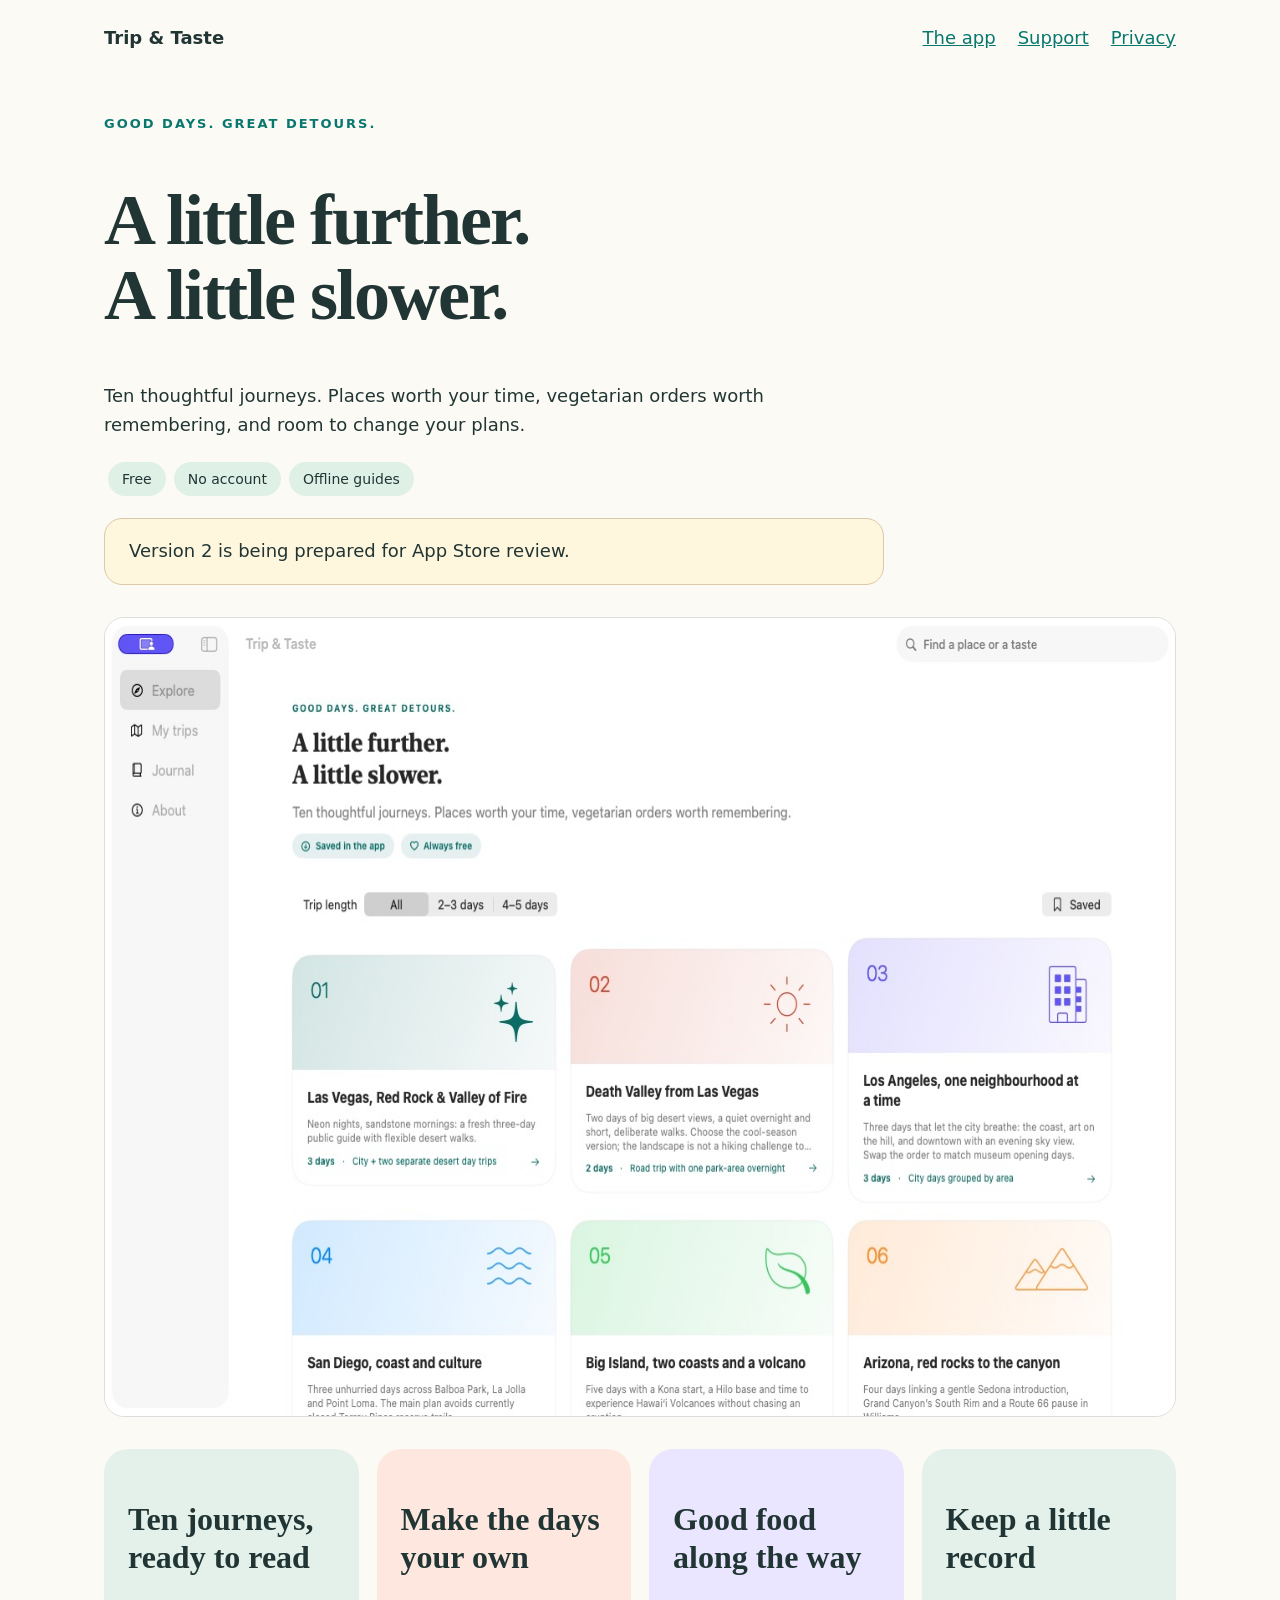
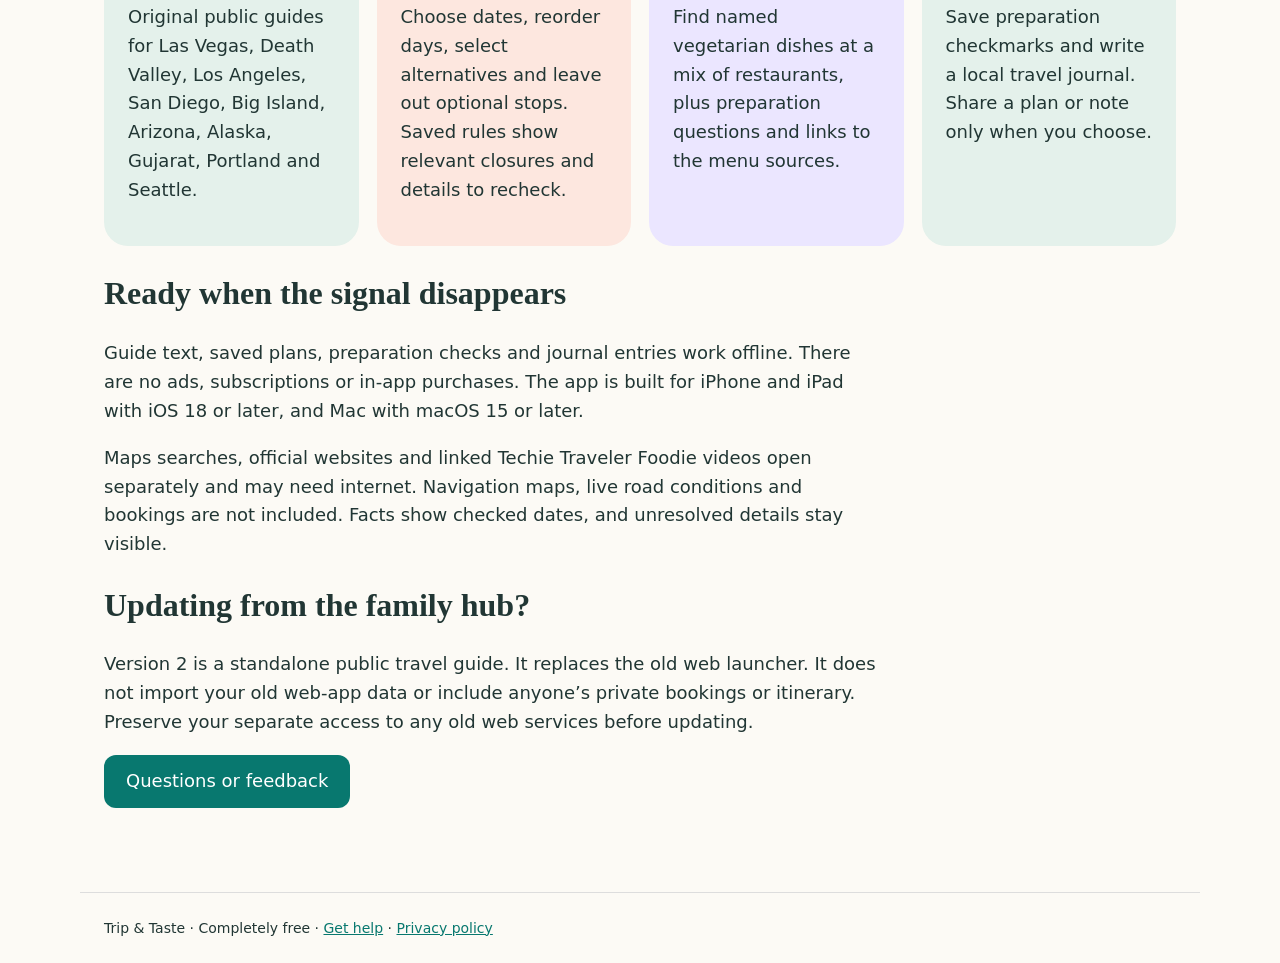
==== index.html @ f73e5c1a "Prepare Trip & Taste v2 product support and privacy pages" ====
<!doctype html><html lang="en"><head><meta charset="utf-8"><meta name="viewport" content="width=device-width,initial-scale=1"><title>A little further. A little slower. · Trip &amp; Taste</title><meta name="description" content="Free offline travel guides, flexible trip plans and vegetarian recommendations for iPhone, iPad and Mac."><link rel="stylesheet" href="style.css"></head><body><header><a class="brand" href="index.html">Trip &amp; Taste</a><nav aria-label="Main"><a href="index.html">The app</a><a href="support.html">Support</a><a href="privacy.html">Privacy</a></nav></header><main><p class="eyebrow">GOOD DAYS. GREAT DETOURS.</p><h1>A little further.<br>A little slower.</h1><p>Ten thoughtful journeys. Places worth your time, vegetarian orders worth remembering, and room to change your plans.</p><p><span class="pill">Free</span><span class="pill">No account</span><span class="pill">Offline guides</span></p><p class="notice">Version 2 is being prepared for App Store review.</p><img class="shot" src="explore.jpg" width="1280" height="800" alt="The actual native Mac app showing its colorful destination guide catalog."><div class="grid"><section class="card"><h2>Ten journeys, ready to read</h2><p>Original public guides for Las Vegas, Death Valley, Los Angeles, San Diego, Big Island, Arizona, Alaska, Gujarat, Portland and Seattle.</p></section><section class="card"><h2>Make the days your own</h2><p>Choose dates, reorder days, select alternatives and leave out optional stops. Saved rules show relevant closures and details to recheck.</p></section><section class="card"><h2>Good food along the way</h2><p>Find named vegetarian dishes at a mix of restaurants, plus preparation questions and links to the menu sources.</p></section><section class="card"><h2>Keep a little record</h2><p>Save preparation checkmarks and write a local travel journal. Share a plan or note only when you choose.</p></section></div><h2>Ready when the signal disappears</h2><p>Guide text, saved plans, preparation checks and journal entries work offline. There are no ads, subscriptions or in-app purchases. The app is built for iPhone and iPad with iOS 18 or later, and Mac with macOS 15 or later.</p><p>Maps searches, official websites and linked Techie Traveler Foodie videos open separately and may need internet. Navigation maps, live road conditions and bookings are not included. Facts show checked dates, and unresolved details stay visible.</p><h2>Updating from the family hub?</h2><p>Version 2 is a standalone public travel guide. It replaces the old web launcher. It does not import your old web-app data or include anyone’s private bookings or itinerary. Preserve your separate access to any old web services before updating.</p><a class="button" href="support.html">Questions or feedback</a></main><footer>Trip &amp; Taste · Completely free · <a href="support.html">Get help</a> · <a href="privacy.html">Privacy policy</a></footer></body></html>
---- style.css ----
*{box-sizing:border-box}body{margin:0;background:#fcfaf5;color:#213634;font:18px/1.6 system-ui,sans-serif}a{color:#08786f}header,main,footer{max-width:1120px;margin:auto;padding:24px}header{display:flex;align-items:center;justify-content:space-between;gap:20px}nav{display:flex;gap:22px}h1{font:700 clamp(40px,6vw,72px)/1.05 Georgia,serif;letter-spacing:-2px;max-width:800px}h2{font:700 32px/1.2 Georgia,serif}p{max-width:780px}.eyebrow{font-size:13px;font-weight:750;letter-spacing:2px;color:#08786f}.pill{display:inline-block;padding:6px 14px;margin:4px;background:#dff0e7;border-radius:99px;font-size:14px}.notice{padding:18px 24px;border:1px solid #dac8a6;border-radius:18px;background:#fff6de}.grid{display:grid;grid-template-columns:repeat(auto-fit,minmax(240px,1fr));gap:18px;margin:28px 0}.card{padding:24px;background:#e4f1eb;border-radius:24px}.card:nth-child(3n+2){background:#fde7df}.card:nth-child(3n){background:#ebe6ff}.shot{width:100%;border:1px solid #ddd;border-radius:20px;display:block;margin:32px 0}.button{display:inline-block;padding:12px 22px;border-radius:12px;background:#08786f;color:white;text-decoration:none}.brand{font-weight:750;text-decoration:none;color:inherit}footer{font-size:14px;border-top:1px solid #ddd;margin-top:60px}li{margin:10px 0}:focus-visible{outline:3px solid #d34f2f;outline-offset:5px}@media(max-width:600px){header{align-items:flex-start;flex-direction:column}header,main,footer{padding:20px}h1{letter-spacing:-1px}}
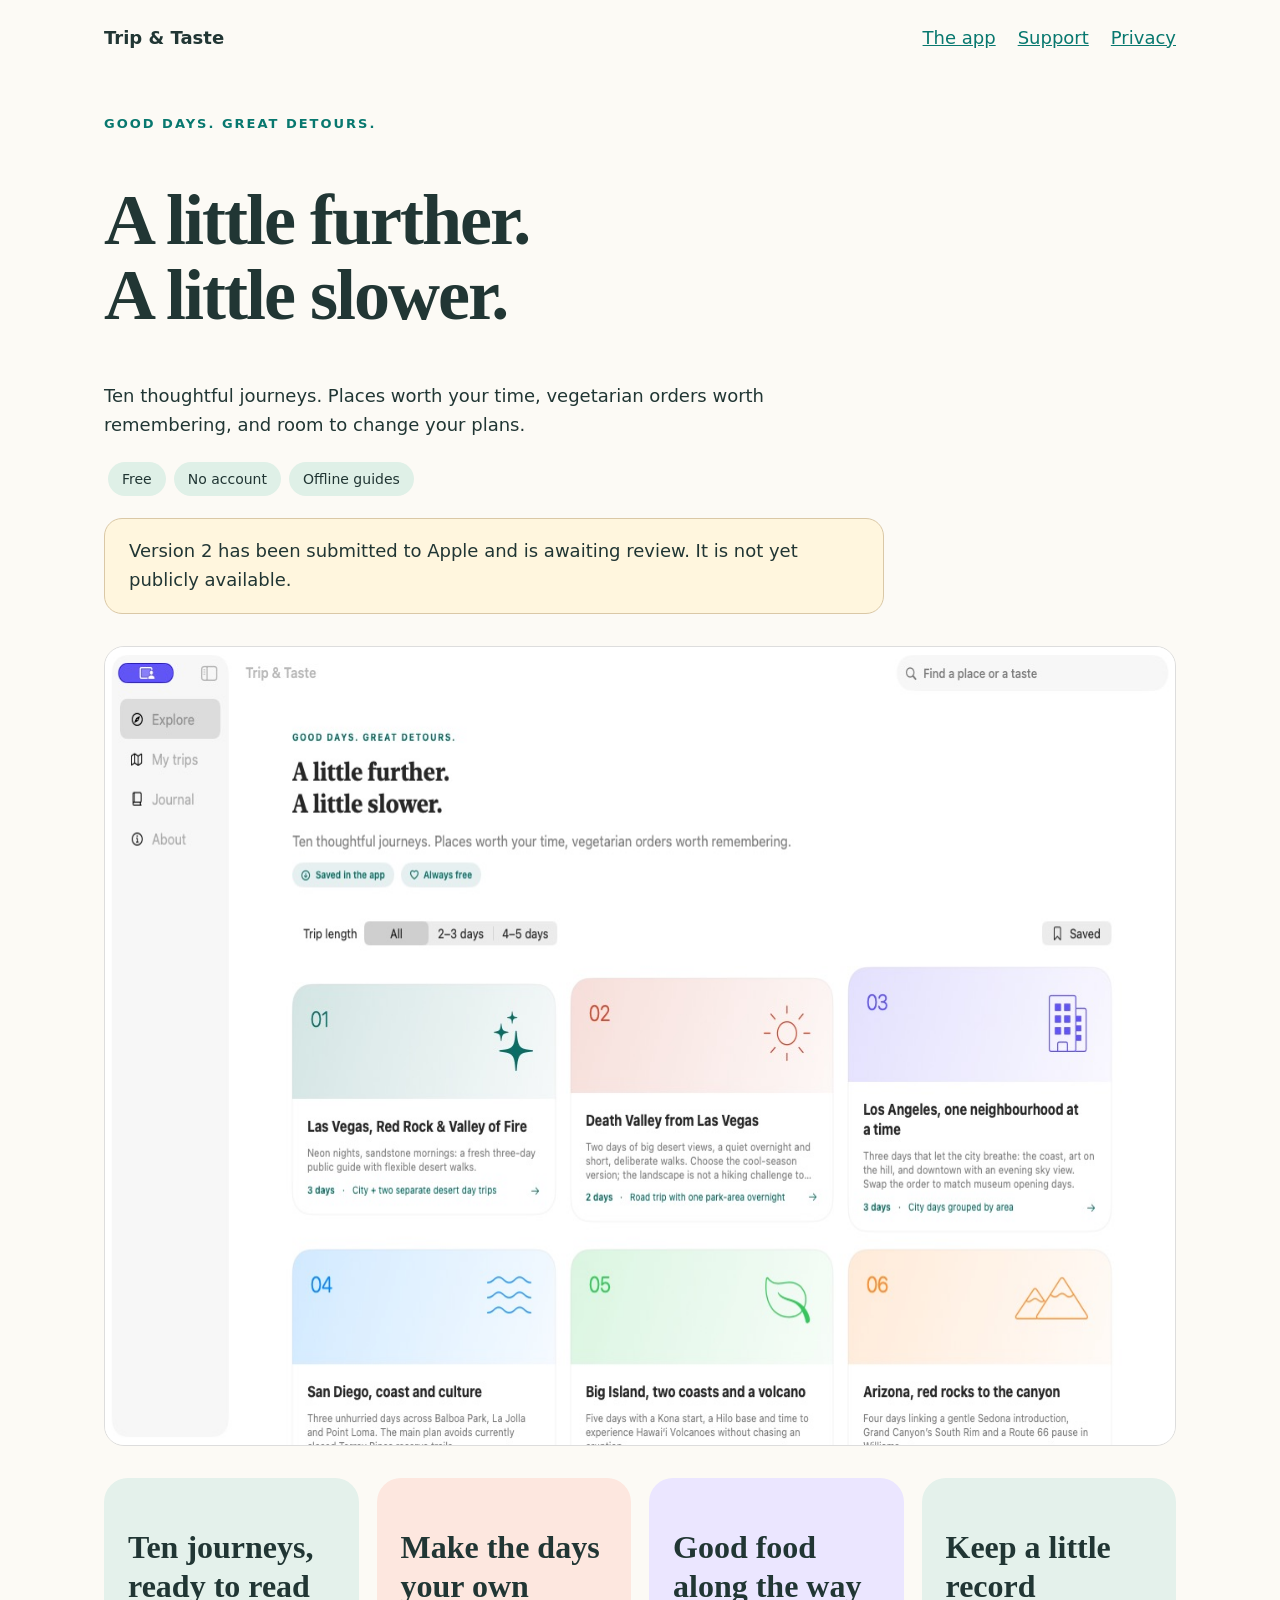
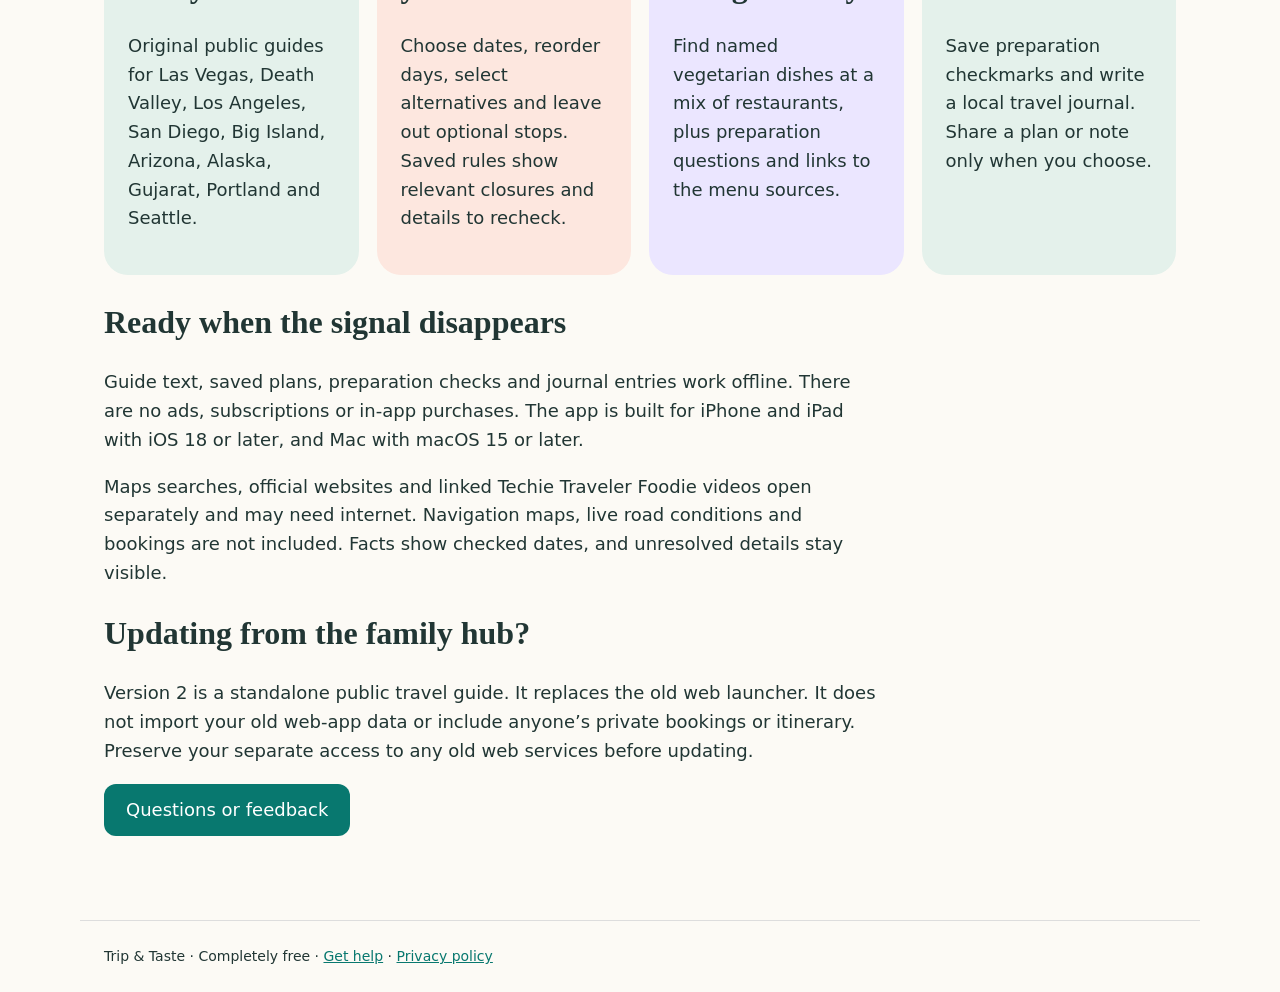
==== commit 31b59845: "Mark Trip & Taste v2 as awaiting Apple review" ====
--- a/index.html
+++ b/index.html
@@ -1 +1 @@
-<!doctype html><html lang="en"><head><meta charset="utf-8"><meta name="viewport" content="width=device-width,initial-scale=1"><title>A little further. A little slower. · Trip &amp; Taste</title><meta name="description" content="Free offline travel guides, flexible trip plans and vegetarian recommendations for iPhone, iPad and Mac."><link rel="stylesheet" href="style.css"></head><body><header><a class="brand" href="index.html">Trip &amp; Taste</a><nav aria-label="Main"><a href="index.html">The app</a><a href="support.html">Support</a><a href="privacy.html">Privacy</a></nav></header><main><p class="eyebrow">GOOD DAYS. GREAT DETOURS.</p><h1>A little further.<br>A little slower.</h1><p>Ten thoughtful journeys. Places worth your time, vegetarian orders worth remembering, and room to change your plans.</p><p><span class="pill">Free</span><span class="pill">No account</span><span class="pill">Offline guides</span></p><p class="notice">Version 2 is being prepared for App Store review.</p><img class="shot" src="explore.jpg" width="1280" height="800" alt="The actual native Mac app showing its colorful destination guide catalog."><div class="grid"><section class="card"><h2>Ten journeys, ready to read</h2><p>Original public guides for Las Vegas, Death Valley, Los Angeles, San Diego, Big Island, Arizona, Alaska, Gujarat, Portland and Seattle.</p></section><section class="card"><h2>Make the days your own</h2><p>Choose dates, reorder days, select alternatives and leave out optional stops. Saved rules show relevant closures and details to recheck.</p></section><section class="card"><h2>Good food along the way</h2><p>Find named vegetarian dishes at a mix of restaurants, plus preparation questions and links to the menu sources.</p></section><section class="card"><h2>Keep a little record</h2><p>Save preparation checkmarks and write a local travel journal. Share a plan or note only when you choose.</p></section></div><h2>Ready when the signal disappears</h2><p>Guide text, saved plans, preparation checks and journal entries work offline. There are no ads, subscriptions or in-app purchases. The app is built for iPhone and iPad with iOS 18 or later, and Mac with macOS 15 or later.</p><p>Maps searches, official websites and linked Techie Traveler Foodie videos open separately and may need internet. Navigation maps, live road conditions and bookings are not included. Facts show checked dates, and unresolved details stay visible.</p><h2>Updating from the family hub?</h2><p>Version 2 is a standalone public travel guide. It replaces the old web launcher. It does not import your old web-app data or include anyone’s private bookings or itinerary. Preserve your separate access to any old web services before updating.</p><a class="button" href="support.html">Questions or feedback</a></main><footer>Trip &amp; Taste · Completely free · <a href="support.html">Get help</a> · <a href="privacy.html">Privacy policy</a></footer></body></html>+<!doctype html><html lang="en"><head><meta charset="utf-8"><meta name="viewport" content="width=device-width,initial-scale=1"><title>A little further. A little slower. · Trip &amp; Taste</title><meta name="description" content="Free offline travel guides, flexible trip plans and vegetarian recommendations for iPhone, iPad and Mac."><link rel="stylesheet" href="style.css"></head><body><header><a class="brand" href="index.html">Trip &amp; Taste</a><nav aria-label="Main"><a href="index.html">The app</a><a href="support.html">Support</a><a href="privacy.html">Privacy</a></nav></header><main><p class="eyebrow">GOOD DAYS. GREAT DETOURS.</p><h1>A little further.<br>A little slower.</h1><p>Ten thoughtful journeys. Places worth your time, vegetarian orders worth remembering, and room to change your plans.</p><p><span class="pill">Free</span><span class="pill">No account</span><span class="pill">Offline guides</span></p><p class="notice">Version 2 has been submitted to Apple and is awaiting review. It is not yet publicly available.</p><img class="shot" src="explore.jpg" width="1280" height="800" alt="The actual native Mac app showing its colorful destination guide catalog."><div class="grid"><section class="card"><h2>Ten journeys, ready to read</h2><p>Original public guides for Las Vegas, Death Valley, Los Angeles, San Diego, Big Island, Arizona, Alaska, Gujarat, Portland and Seattle.</p></section><section class="card"><h2>Make the days your own</h2><p>Choose dates, reorder days, select alternatives and leave out optional stops. Saved rules show relevant closures and details to recheck.</p></section><section class="card"><h2>Good food along the way</h2><p>Find named vegetarian dishes at a mix of restaurants, plus preparation questions and links to the menu sources.</p></section><section class="card"><h2>Keep a little record</h2><p>Save preparation checkmarks and write a local travel journal. Share a plan or note only when you choose.</p></section></div><h2>Ready when the signal disappears</h2><p>Guide text, saved plans, preparation checks and journal entries work offline. There are no ads, subscriptions or in-app purchases. The app is built for iPhone and iPad with iOS 18 or later, and Mac with macOS 15 or later.</p><p>Maps searches, official websites and linked Techie Traveler Foodie videos open separately and may need internet. Navigation maps, live road conditions and bookings are not included. Facts show checked dates, and unresolved details stay visible.</p><h2>Updating from the family hub?</h2><p>Version 2 is a standalone public travel guide. It replaces the old web launcher. It does not import your old web-app data or include anyone’s private bookings or itinerary. Preserve your separate access to any old web services before updating.</p><a class="button" href="support.html">Questions or feedback</a></main><footer>Trip &amp; Taste · Completely free · <a href="support.html">Get help</a> · <a href="privacy.html">Privacy policy</a></footer></body></html>
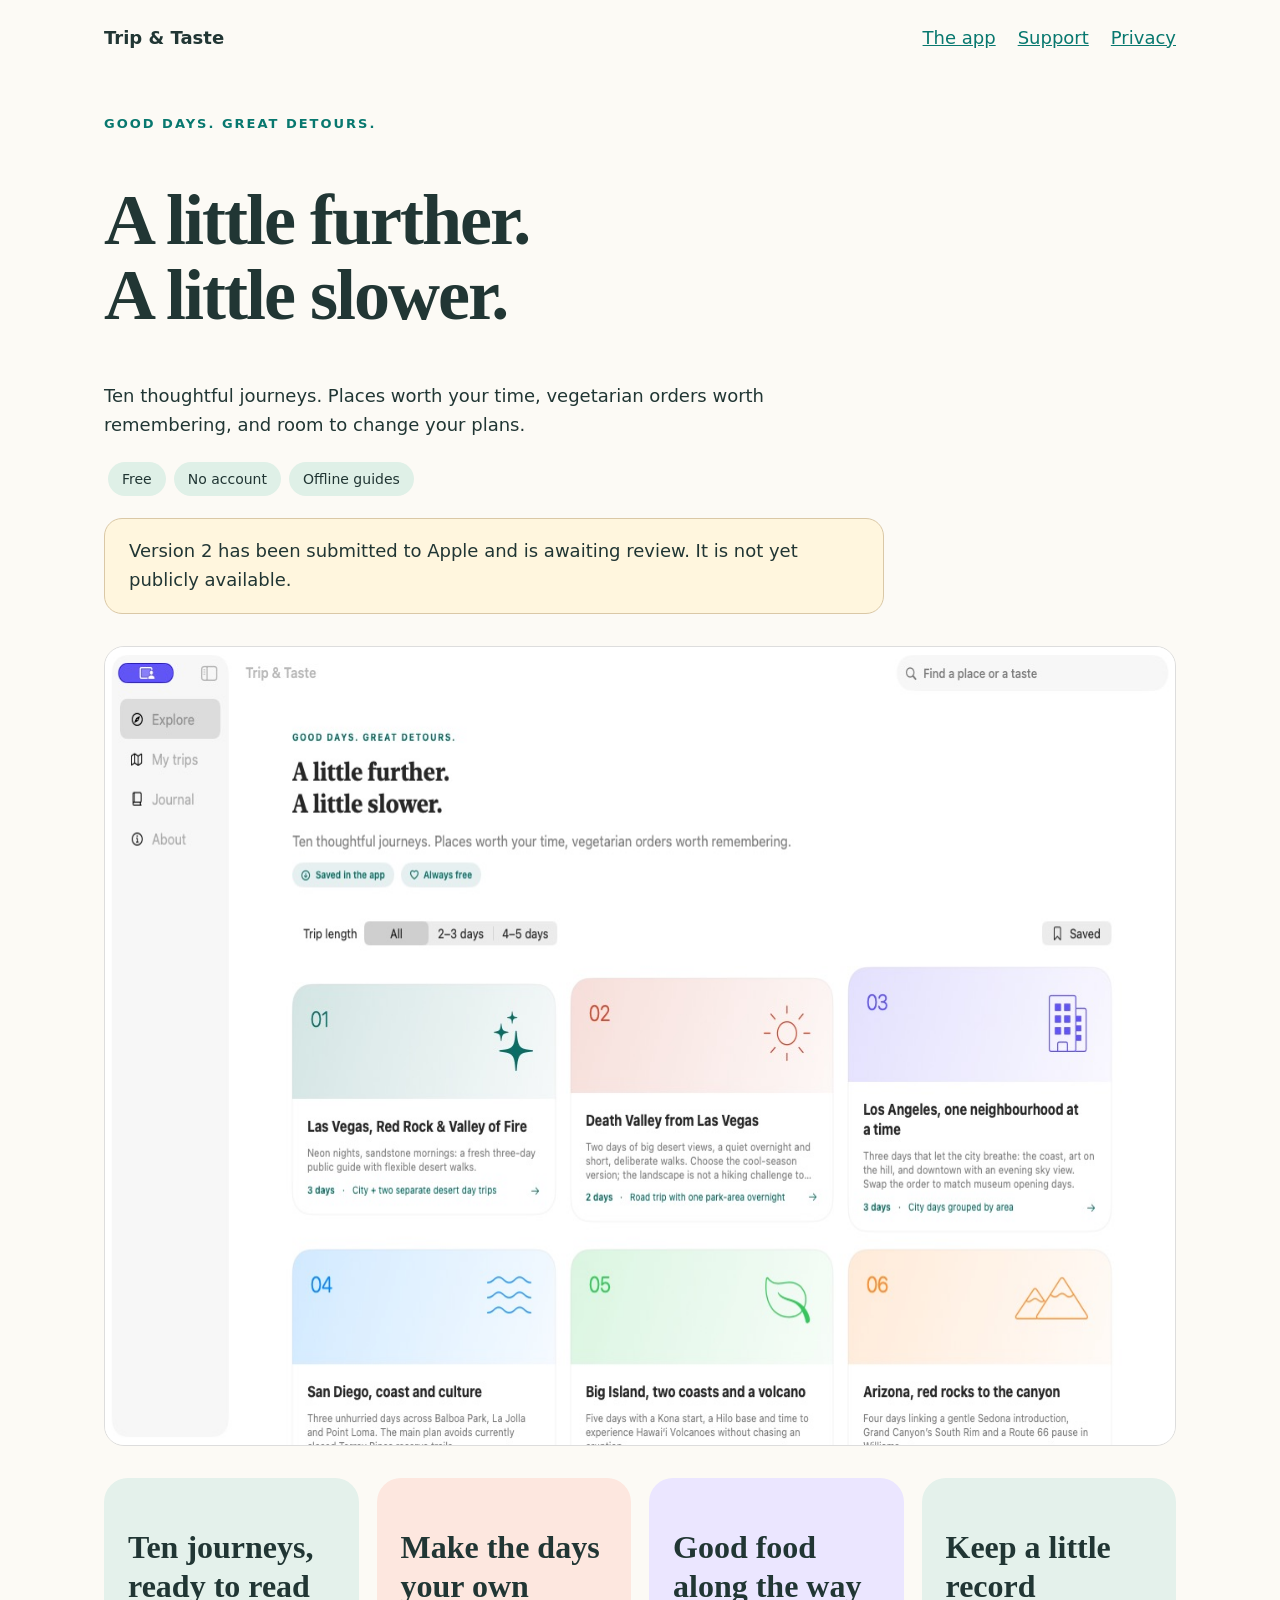
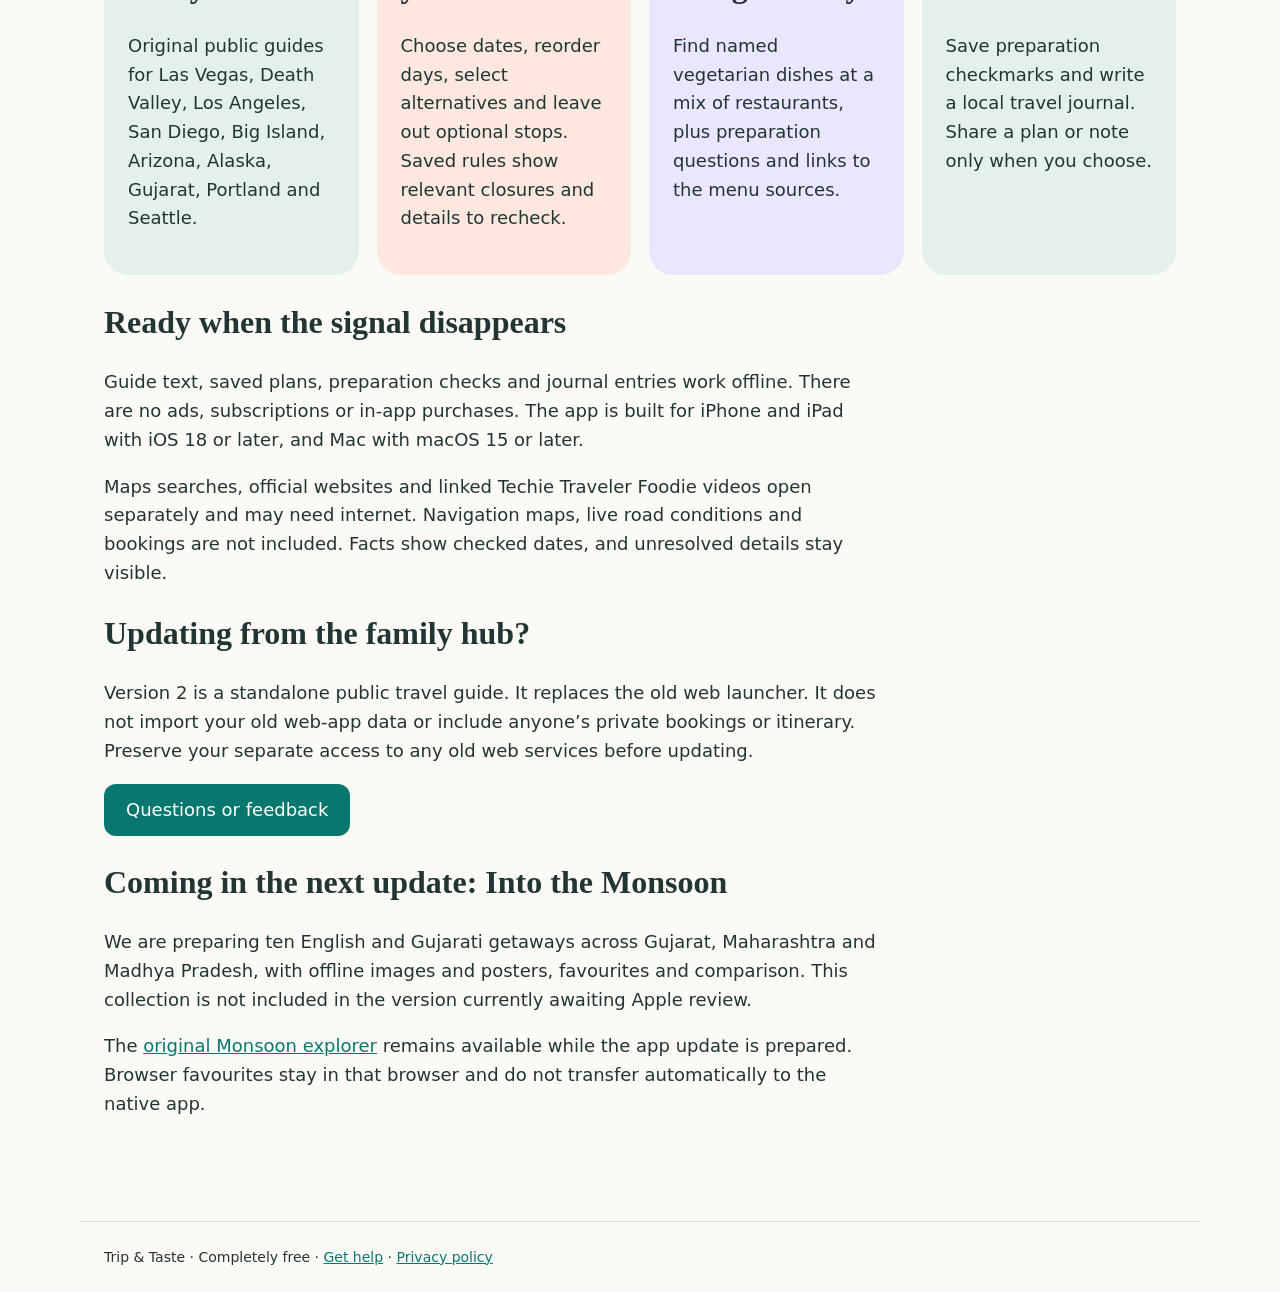
==== commit da3fcf7d: "Describe forthcoming Monsoon collection without changing review status" ====
--- a/index.html
+++ b/index.html
@@ -1 +1 @@
-<!doctype html><html lang="en"><head><meta charset="utf-8"><meta name="viewport" content="width=device-width,initial-scale=1"><title>A little further. A little slower. · Trip &amp; Taste</title><meta name="description" content="Free offline travel guides, flexible trip plans and vegetarian recommendations for iPhone, iPad and Mac."><link rel="stylesheet" href="style.css"></head><body><header><a class="brand" href="index.html">Trip &amp; Taste</a><nav aria-label="Main"><a href="index.html">The app</a><a href="support.html">Support</a><a href="privacy.html">Privacy</a></nav></header><main><p class="eyebrow">GOOD DAYS. GREAT DETOURS.</p><h1>A little further.<br>A little slower.</h1><p>Ten thoughtful journeys. Places worth your time, vegetarian orders worth remembering, and room to change your plans.</p><p><span class="pill">Free</span><span class="pill">No account</span><span class="pill">Offline guides</span></p><p class="notice">Version 2 has been submitted to Apple and is awaiting review. It is not yet publicly available.</p><img class="shot" src="explore.jpg" width="1280" height="800" alt="The actual native Mac app showing its colorful destination guide catalog."><div class="grid"><section class="card"><h2>Ten journeys, ready to read</h2><p>Original public guides for Las Vegas, Death Valley, Los Angeles, San Diego, Big Island, Arizona, Alaska, Gujarat, Portland and Seattle.</p></section><section class="card"><h2>Make the days your own</h2><p>Choose dates, reorder days, select alternatives and leave out optional stops. Saved rules show relevant closures and details to recheck.</p></section><section class="card"><h2>Good food along the way</h2><p>Find named vegetarian dishes at a mix of restaurants, plus preparation questions and links to the menu sources.</p></section><section class="card"><h2>Keep a little record</h2><p>Save preparation checkmarks and write a local travel journal. Share a plan or note only when you choose.</p></section></div><h2>Ready when the signal disappears</h2><p>Guide text, saved plans, preparation checks and journal entries work offline. There are no ads, subscriptions or in-app purchases. The app is built for iPhone and iPad with iOS 18 or later, and Mac with macOS 15 or later.</p><p>Maps searches, official websites and linked Techie Traveler Foodie videos open separately and may need internet. Navigation maps, live road conditions and bookings are not included. Facts show checked dates, and unresolved details stay visible.</p><h2>Updating from the family hub?</h2><p>Version 2 is a standalone public travel guide. It replaces the old web launcher. It does not import your old web-app data or include anyone’s private bookings or itinerary. Preserve your separate access to any old web services before updating.</p><a class="button" href="support.html">Questions or feedback</a></main><footer>Trip &amp; Taste · Completely free · <a href="support.html">Get help</a> · <a href="privacy.html">Privacy policy</a></footer></body></html>+<!doctype html><html lang="en"><head><meta charset="utf-8"><meta name="viewport" content="width=device-width,initial-scale=1"><title>A little further. A little slower. · Trip &amp; Taste</title><meta name="description" content="Free offline travel guides, flexible trip plans and vegetarian recommendations for iPhone, iPad and Mac."><link rel="stylesheet" href="style.css"></head><body><header><a class="brand" href="index.html">Trip &amp; Taste</a><nav aria-label="Main"><a href="index.html">The app</a><a href="support.html">Support</a><a href="privacy.html">Privacy</a></nav></header><main><p class="eyebrow">GOOD DAYS. GREAT DETOURS.</p><h1>A little further.<br>A little slower.</h1><p>Ten thoughtful journeys. Places worth your time, vegetarian orders worth remembering, and room to change your plans.</p><p><span class="pill">Free</span><span class="pill">No account</span><span class="pill">Offline guides</span></p><p class="notice">Version 2 has been submitted to Apple and is awaiting review. It is not yet publicly available.</p><img class="shot" src="explore.jpg" width="1280" height="800" alt="The actual native Mac app showing its colorful destination guide catalog."><div class="grid"><section class="card"><h2>Ten journeys, ready to read</h2><p>Original public guides for Las Vegas, Death Valley, Los Angeles, San Diego, Big Island, Arizona, Alaska, Gujarat, Portland and Seattle.</p></section><section class="card"><h2>Make the days your own</h2><p>Choose dates, reorder days, select alternatives and leave out optional stops. Saved rules show relevant closures and details to recheck.</p></section><section class="card"><h2>Good food along the way</h2><p>Find named vegetarian dishes at a mix of restaurants, plus preparation questions and links to the menu sources.</p></section><section class="card"><h2>Keep a little record</h2><p>Save preparation checkmarks and write a local travel journal. Share a plan or note only when you choose.</p></section></div><h2>Ready when the signal disappears</h2><p>Guide text, saved plans, preparation checks and journal entries work offline. There are no ads, subscriptions or in-app purchases. The app is built for iPhone and iPad with iOS 18 or later, and Mac with macOS 15 or later.</p><p>Maps searches, official websites and linked Techie Traveler Foodie videos open separately and may need internet. Navigation maps, live road conditions and bookings are not included. Facts show checked dates, and unresolved details stay visible.</p><h2>Updating from the family hub?</h2><p>Version 2 is a standalone public travel guide. It replaces the old web launcher. It does not import your old web-app data or include anyone’s private bookings or itinerary. Preserve your separate access to any old web services before updating.</p><a class="button" href="support.html">Questions or feedback</a><section id="next-update"><h2>Coming in the next update: Into the Monsoon</h2><p>We are preparing ten English and Gujarati getaways across Gujarat, Maharashtra and Madhya Pradesh, with offline images and posters, favourites and comparison. This collection is not included in the version currently awaiting Apple review.</p><p>The <a href="https://into-the-monsoon.parastarwars2022.chatgpt.site">original Monsoon explorer</a> remains available while the app update is prepared. Browser favourites stay in that browser and do not transfer automatically to the native app.</p></section></main><footer>Trip &amp; Taste · Completely free · <a href="support.html">Get help</a> · <a href="privacy.html">Privacy policy</a></footer></body></html>
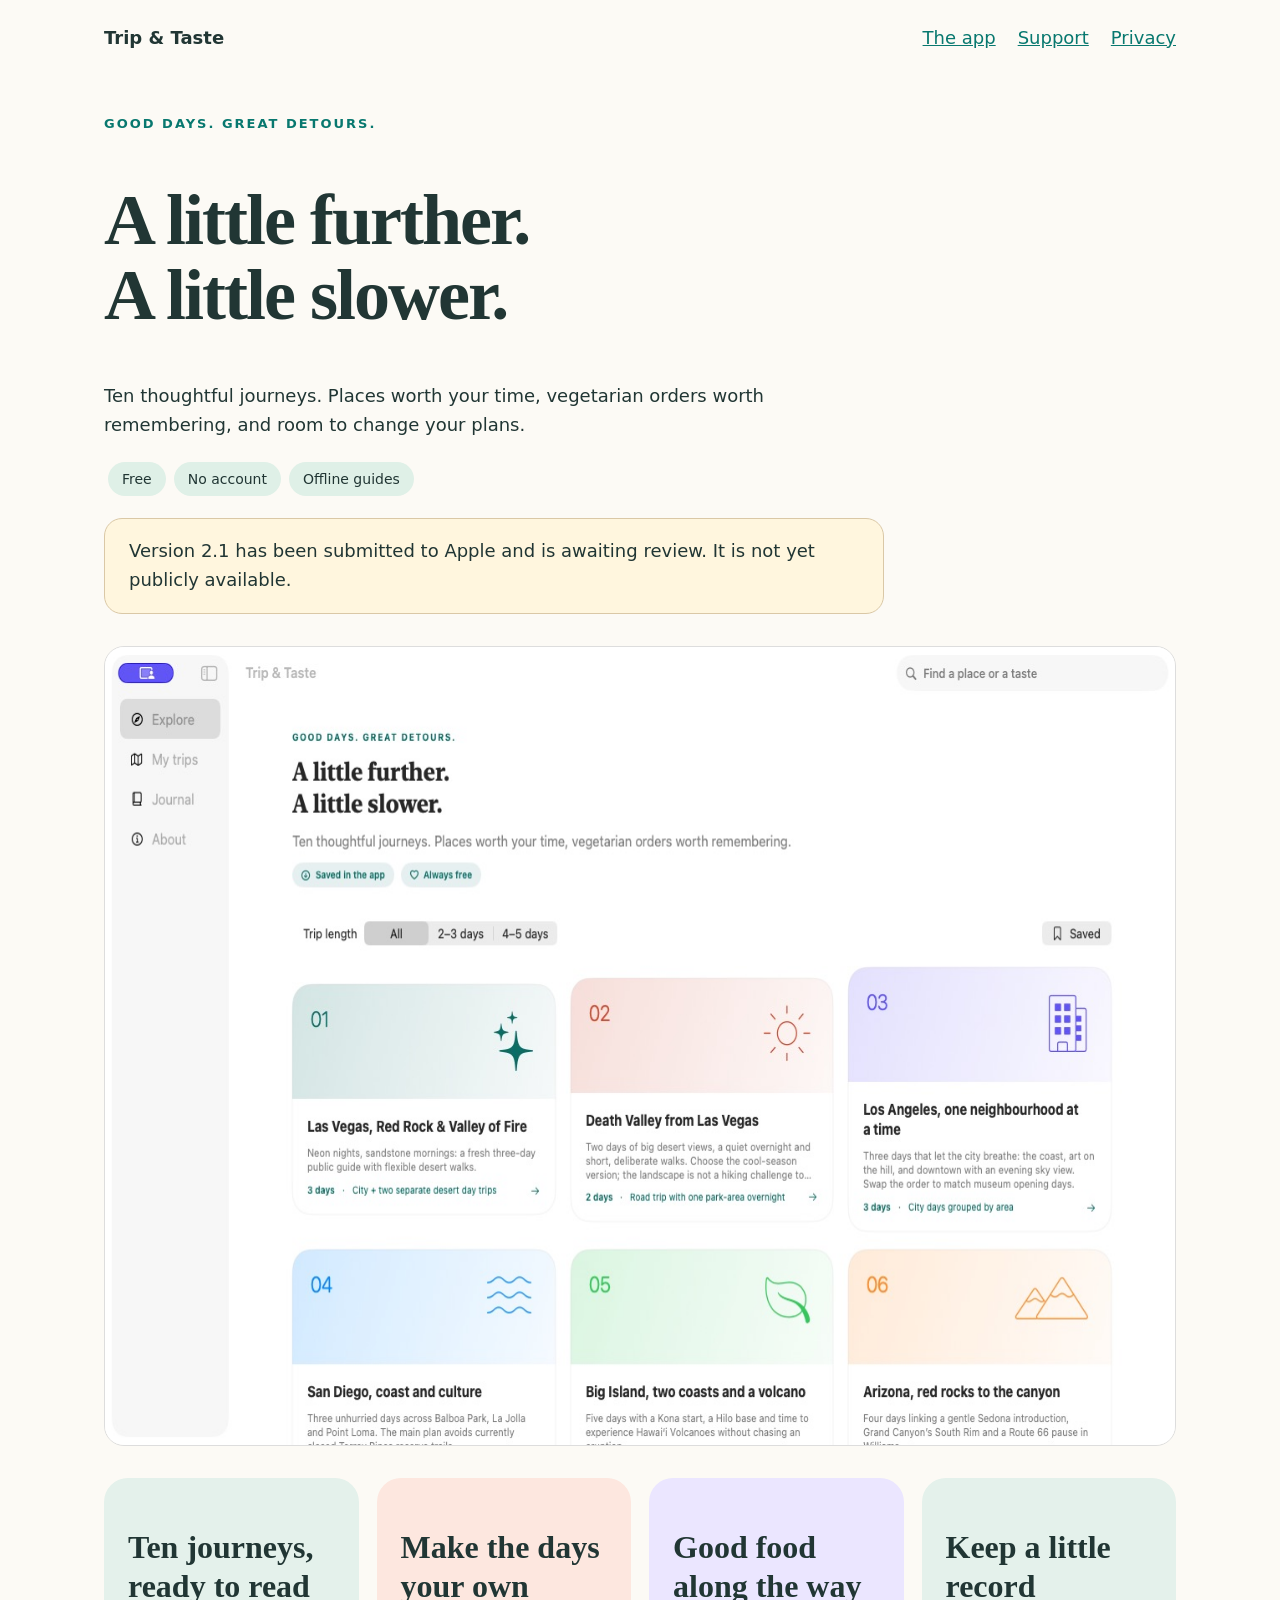
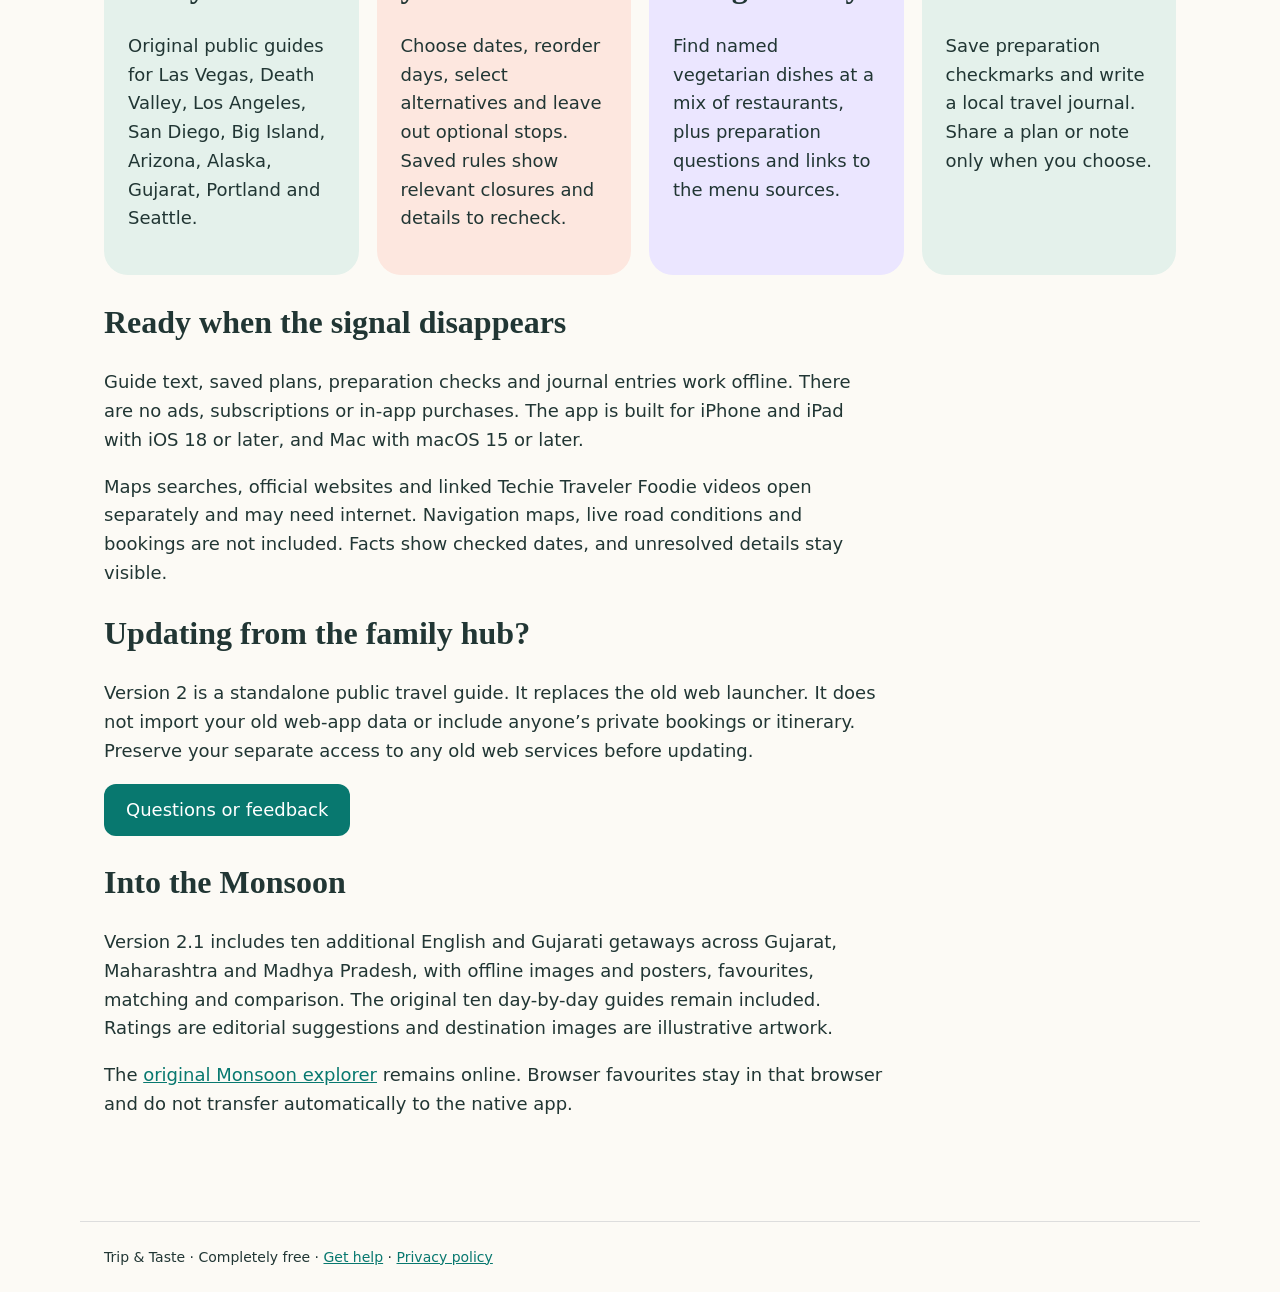
==== commit e29dacb3: "Update Trip and Taste 2.1 review status and Monsoon features" ====
--- a/index.html
+++ b/index.html
@@ -1 +1 @@
-<!doctype html><html lang="en"><head><meta charset="utf-8"><meta name="viewport" content="width=device-width,initial-scale=1"><title>A little further. A little slower. · Trip &amp; Taste</title><meta name="description" content="Free offline travel guides, flexible trip plans and vegetarian recommendations for iPhone, iPad and Mac."><link rel="stylesheet" href="style.css"></head><body><header><a class="brand" href="index.html">Trip &amp; Taste</a><nav aria-label="Main"><a href="index.html">The app</a><a href="support.html">Support</a><a href="privacy.html">Privacy</a></nav></header><main><p class="eyebrow">GOOD DAYS. GREAT DETOURS.</p><h1>A little further.<br>A little slower.</h1><p>Ten thoughtful journeys. Places worth your time, vegetarian orders worth remembering, and room to change your plans.</p><p><span class="pill">Free</span><span class="pill">No account</span><span class="pill">Offline guides</span></p><p class="notice">Version 2 has been submitted to Apple and is awaiting review. It is not yet publicly available.</p><img class="shot" src="explore.jpg" width="1280" height="800" alt="The actual native Mac app showing its colorful destination guide catalog."><div class="grid"><section class="card"><h2>Ten journeys, ready to read</h2><p>Original public guides for Las Vegas, Death Valley, Los Angeles, San Diego, Big Island, Arizona, Alaska, Gujarat, Portland and Seattle.</p></section><section class="card"><h2>Make the days your own</h2><p>Choose dates, reorder days, select alternatives and leave out optional stops. Saved rules show relevant closures and details to recheck.</p></section><section class="card"><h2>Good food along the way</h2><p>Find named vegetarian dishes at a mix of restaurants, plus preparation questions and links to the menu sources.</p></section><section class="card"><h2>Keep a little record</h2><p>Save preparation checkmarks and write a local travel journal. Share a plan or note only when you choose.</p></section></div><h2>Ready when the signal disappears</h2><p>Guide text, saved plans, preparation checks and journal entries work offline. There are no ads, subscriptions or in-app purchases. The app is built for iPhone and iPad with iOS 18 or later, and Mac with macOS 15 or later.</p><p>Maps searches, official websites and linked Techie Traveler Foodie videos open separately and may need internet. Navigation maps, live road conditions and bookings are not included. Facts show checked dates, and unresolved details stay visible.</p><h2>Updating from the family hub?</h2><p>Version 2 is a standalone public travel guide. It replaces the old web launcher. It does not import your old web-app data or include anyone’s private bookings or itinerary. Preserve your separate access to any old web services before updating.</p><a class="button" href="support.html">Questions or feedback</a><section id="next-update"><h2>Coming in the next update: Into the Monsoon</h2><p>We are preparing ten English and Gujarati getaways across Gujarat, Maharashtra and Madhya Pradesh, with offline images and posters, favourites and comparison. This collection is not included in the version currently awaiting Apple review.</p><p>The <a href="https://into-the-monsoon.parastarwars2022.chatgpt.site">original Monsoon explorer</a> remains available while the app update is prepared. Browser favourites stay in that browser and do not transfer automatically to the native app.</p></section></main><footer>Trip &amp; Taste · Completely free · <a href="support.html">Get help</a> · <a href="privacy.html">Privacy policy</a></footer></body></html>+<!doctype html><html lang="en"><head><meta charset="utf-8"><meta name="viewport" content="width=device-width,initial-scale=1"><title>A little further. A little slower. · Trip &amp; Taste</title><meta name="description" content="Free offline travel guides, flexible trip plans and vegetarian recommendations for iPhone, iPad and Mac."><link rel="stylesheet" href="style.css"></head><body><header><a class="brand" href="index.html">Trip &amp; Taste</a><nav aria-label="Main"><a href="index.html">The app</a><a href="support.html">Support</a><a href="privacy.html">Privacy</a></nav></header><main><p class="eyebrow">GOOD DAYS. GREAT DETOURS.</p><h1>A little further.<br>A little slower.</h1><p>Ten thoughtful journeys. Places worth your time, vegetarian orders worth remembering, and room to change your plans.</p><p><span class="pill">Free</span><span class="pill">No account</span><span class="pill">Offline guides</span></p><p class="notice">Version 2.1 has been submitted to Apple and is awaiting review. It is not yet publicly available.</p><img class="shot" src="explore.jpg" width="1280" height="800" alt="The actual native Mac app showing its colorful destination guide catalog."><div class="grid"><section class="card"><h2>Ten journeys, ready to read</h2><p>Original public guides for Las Vegas, Death Valley, Los Angeles, San Diego, Big Island, Arizona, Alaska, Gujarat, Portland and Seattle.</p></section><section class="card"><h2>Make the days your own</h2><p>Choose dates, reorder days, select alternatives and leave out optional stops. Saved rules show relevant closures and details to recheck.</p></section><section class="card"><h2>Good food along the way</h2><p>Find named vegetarian dishes at a mix of restaurants, plus preparation questions and links to the menu sources.</p></section><section class="card"><h2>Keep a little record</h2><p>Save preparation checkmarks and write a local travel journal. Share a plan or note only when you choose.</p></section></div><h2>Ready when the signal disappears</h2><p>Guide text, saved plans, preparation checks and journal entries work offline. There are no ads, subscriptions or in-app purchases. The app is built for iPhone and iPad with iOS 18 or later, and Mac with macOS 15 or later.</p><p>Maps searches, official websites and linked Techie Traveler Foodie videos open separately and may need internet. Navigation maps, live road conditions and bookings are not included. Facts show checked dates, and unresolved details stay visible.</p><h2>Updating from the family hub?</h2><p>Version 2 is a standalone public travel guide. It replaces the old web launcher. It does not import your old web-app data or include anyone’s private bookings or itinerary. Preserve your separate access to any old web services before updating.</p><a class="button" href="support.html">Questions or feedback</a><section id="monsoon"><h2>Into the Monsoon</h2><p>Version 2.1 includes ten additional English and Gujarati getaways across Gujarat, Maharashtra and Madhya Pradesh, with offline images and posters, favourites, matching and comparison. The original ten day-by-day guides remain included. Ratings are editorial suggestions and destination images are illustrative artwork.</p><p>The <a href="https://into-the-monsoon.parastarwars2022.chatgpt.site">original Monsoon explorer</a> remains online. Browser favourites stay in that browser and do not transfer automatically to the native app.</p></section></main><footer>Trip &amp; Taste · Completely free · <a href="support.html">Get help</a> · <a href="privacy.html">Privacy policy</a></footer></body></html>
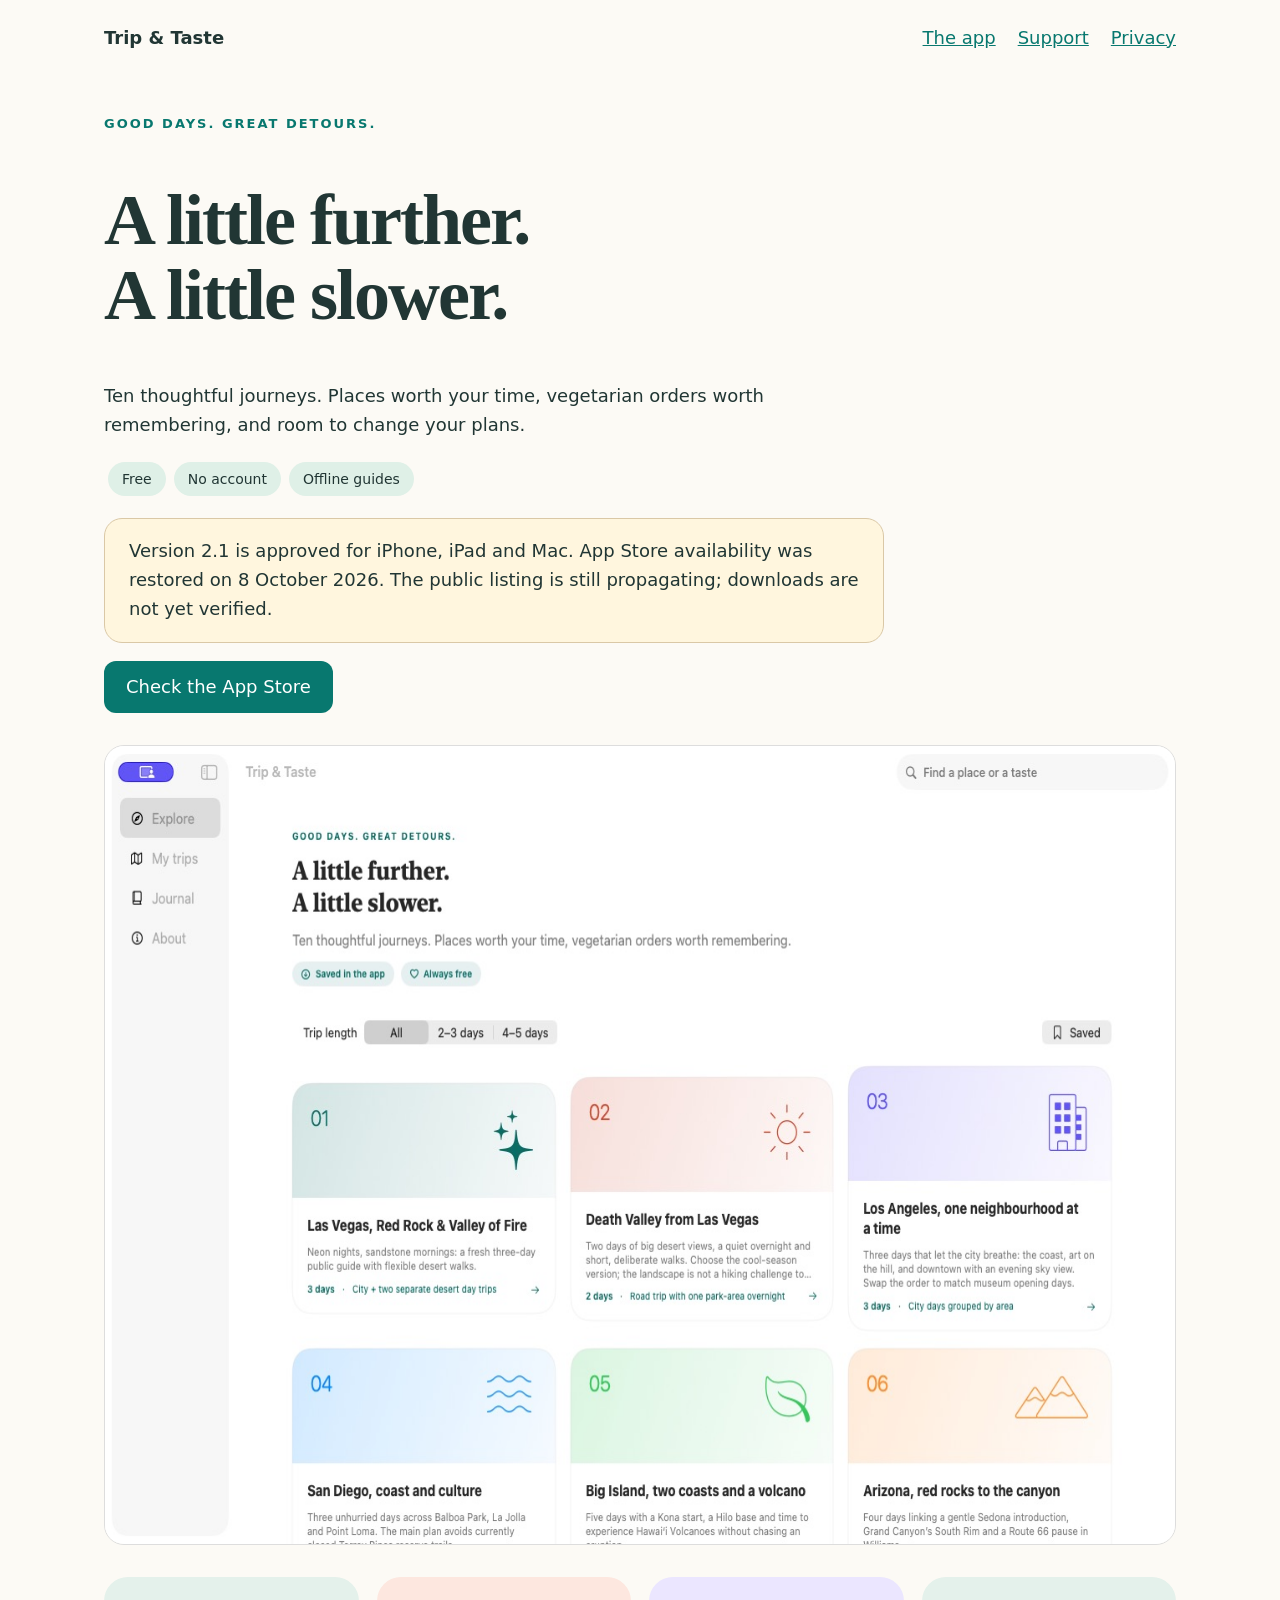
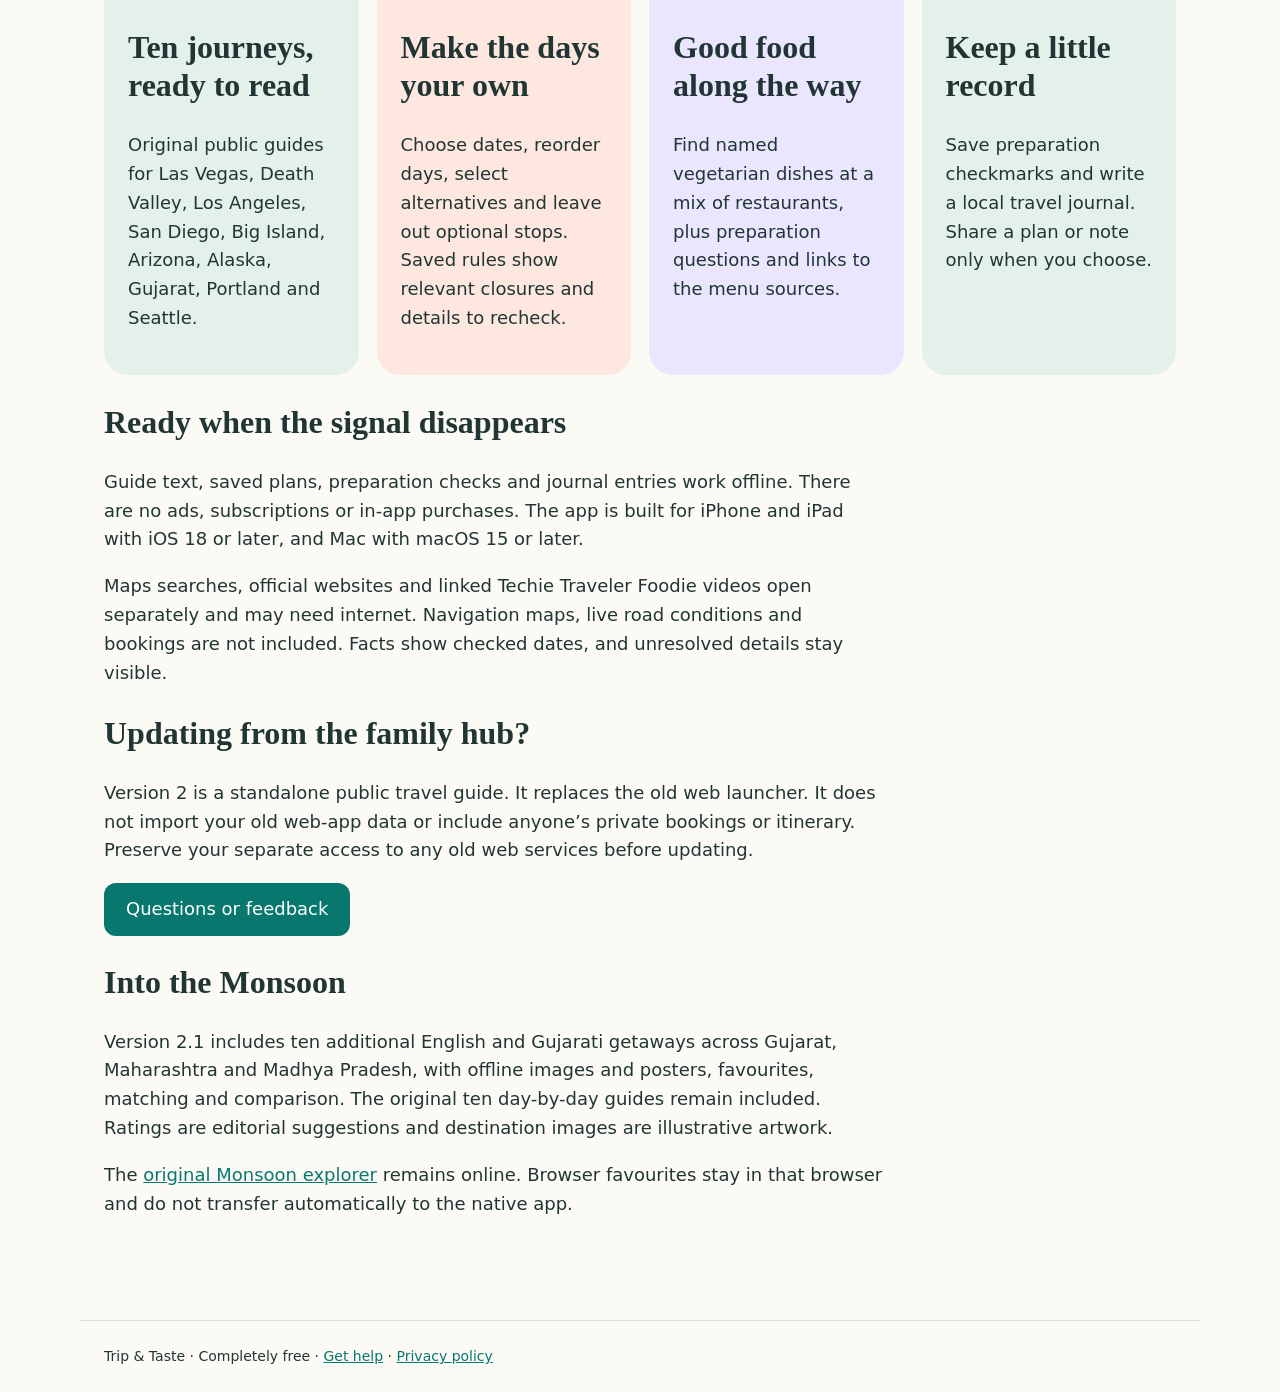
==== commit e5708fcd: "Record approved 2.1 launch and add App Store links" ====
--- a/index.html
+++ b/index.html
@@ -1 +1 @@
-<!doctype html><html lang="en"><head><meta charset="utf-8"><meta name="viewport" content="width=device-width,initial-scale=1"><title>A little further. A little slower. · Trip &amp; Taste</title><meta name="description" content="Free offline travel guides, flexible trip plans and vegetarian recommendations for iPhone, iPad and Mac."><link rel="stylesheet" href="style.css"></head><body><header><a class="brand" href="index.html">Trip &amp; Taste</a><nav aria-label="Main"><a href="index.html">The app</a><a href="support.html">Support</a><a href="privacy.html">Privacy</a></nav></header><main><p class="eyebrow">GOOD DAYS. GREAT DETOURS.</p><h1>A little further.<br>A little slower.</h1><p>Ten thoughtful journeys. Places worth your time, vegetarian orders worth remembering, and room to change your plans.</p><p><span class="pill">Free</span><span class="pill">No account</span><span class="pill">Offline guides</span></p><p class="notice">Version 2.1 has been submitted to Apple and is awaiting review. It is not yet publicly available.</p><img class="shot" src="explore.jpg" width="1280" height="800" alt="The actual native Mac app showing its colorful destination guide catalog."><div class="grid"><section class="card"><h2>Ten journeys, ready to read</h2><p>Original public guides for Las Vegas, Death Valley, Los Angeles, San Diego, Big Island, Arizona, Alaska, Gujarat, Portland and Seattle.</p></section><section class="card"><h2>Make the days your own</h2><p>Choose dates, reorder days, select alternatives and leave out optional stops. Saved rules show relevant closures and details to recheck.</p></section><section class="card"><h2>Good food along the way</h2><p>Find named vegetarian dishes at a mix of restaurants, plus preparation questions and links to the menu sources.</p></section><section class="card"><h2>Keep a little record</h2><p>Save preparation checkmarks and write a local travel journal. Share a plan or note only when you choose.</p></section></div><h2>Ready when the signal disappears</h2><p>Guide text, saved plans, preparation checks and journal entries work offline. There are no ads, subscriptions or in-app purchases. The app is built for iPhone and iPad with iOS 18 or later, and Mac with macOS 15 or later.</p><p>Maps searches, official websites and linked Techie Traveler Foodie videos open separately and may need internet. Navigation maps, live road conditions and bookings are not included. Facts show checked dates, and unresolved details stay visible.</p><h2>Updating from the family hub?</h2><p>Version 2 is a standalone public travel guide. It replaces the old web launcher. It does not import your old web-app data or include anyone’s private bookings or itinerary. Preserve your separate access to any old web services before updating.</p><a class="button" href="support.html">Questions or feedback</a><section id="monsoon"><h2>Into the Monsoon</h2><p>Version 2.1 includes ten additional English and Gujarati getaways across Gujarat, Maharashtra and Madhya Pradesh, with offline images and posters, favourites, matching and comparison. The original ten day-by-day guides remain included. Ratings are editorial suggestions and destination images are illustrative artwork.</p><p>The <a href="https://into-the-monsoon.parastarwars2022.chatgpt.site">original Monsoon explorer</a> remains online. Browser favourites stay in that browser and do not transfer automatically to the native app.</p></section></main><footer>Trip &amp; Taste · Completely free · <a href="support.html">Get help</a> · <a href="privacy.html">Privacy policy</a></footer></body></html>+<!doctype html><html lang="en"><head><meta charset="utf-8"><meta name="viewport" content="width=device-width,initial-scale=1"><title>A little further. A little slower. · Trip &amp; Taste</title><meta name="description" content="Free offline travel guides, flexible trip plans and vegetarian recommendations for iPhone, iPad and Mac."><link rel="stylesheet" href="style.css"></head><body><header><a class="brand" href="index.html">Trip &amp; Taste</a><nav aria-label="Main"><a href="index.html">The app</a><a href="support.html">Support</a><a href="privacy.html">Privacy</a></nav></header><main><p class="eyebrow">GOOD DAYS. GREAT DETOURS.</p><h1>A little further.<br>A little slower.</h1><p>Ten thoughtful journeys. Places worth your time, vegetarian orders worth remembering, and room to change your plans.</p><p><span class="pill">Free</span><span class="pill">No account</span><span class="pill">Offline guides</span></p><p class="notice">Version 2.1 is approved for iPhone, iPad and Mac. App Store availability was restored on 8 October 2026. The public listing is still propagating; downloads are not yet verified.</p><p><a class="button" href="https://apps.apple.com/us/app/trip-taste/id6744666016">Check the App Store</a></p><img class="shot" src="explore.jpg" width="1280" height="800" alt="The actual native Mac app showing its colorful destination guide catalog."><div class="grid"><section class="card"><h2>Ten journeys, ready to read</h2><p>Original public guides for Las Vegas, Death Valley, Los Angeles, San Diego, Big Island, Arizona, Alaska, Gujarat, Portland and Seattle.</p></section><section class="card"><h2>Make the days your own</h2><p>Choose dates, reorder days, select alternatives and leave out optional stops. Saved rules show relevant closures and details to recheck.</p></section><section class="card"><h2>Good food along the way</h2><p>Find named vegetarian dishes at a mix of restaurants, plus preparation questions and links to the menu sources.</p></section><section class="card"><h2>Keep a little record</h2><p>Save preparation checkmarks and write a local travel journal. Share a plan or note only when you choose.</p></section></div><h2>Ready when the signal disappears</h2><p>Guide text, saved plans, preparation checks and journal entries work offline. There are no ads, subscriptions or in-app purchases. The app is built for iPhone and iPad with iOS 18 or later, and Mac with macOS 15 or later.</p><p>Maps searches, official websites and linked Techie Traveler Foodie videos open separately and may need internet. Navigation maps, live road conditions and bookings are not included. Facts show checked dates, and unresolved details stay visible.</p><h2>Updating from the family hub?</h2><p>Version 2 is a standalone public travel guide. It replaces the old web launcher. It does not import your old web-app data or include anyone’s private bookings or itinerary. Preserve your separate access to any old web services before updating.</p><a class="button" href="support.html">Questions or feedback</a><section id="monsoon"><h2>Into the Monsoon</h2><p>Version 2.1 includes ten additional English and Gujarati getaways across Gujarat, Maharashtra and Madhya Pradesh, with offline images and posters, favourites, matching and comparison. The original ten day-by-day guides remain included. Ratings are editorial suggestions and destination images are illustrative artwork.</p><p>The <a href="https://into-the-monsoon.parastarwars2022.chatgpt.site">original Monsoon explorer</a> remains online. Browser favourites stay in that browser and do not transfer automatically to the native app.</p></section></main><footer>Trip &amp; Taste · Completely free · <a href="support.html">Get help</a> · <a href="privacy.html">Privacy policy</a></footer></body></html>
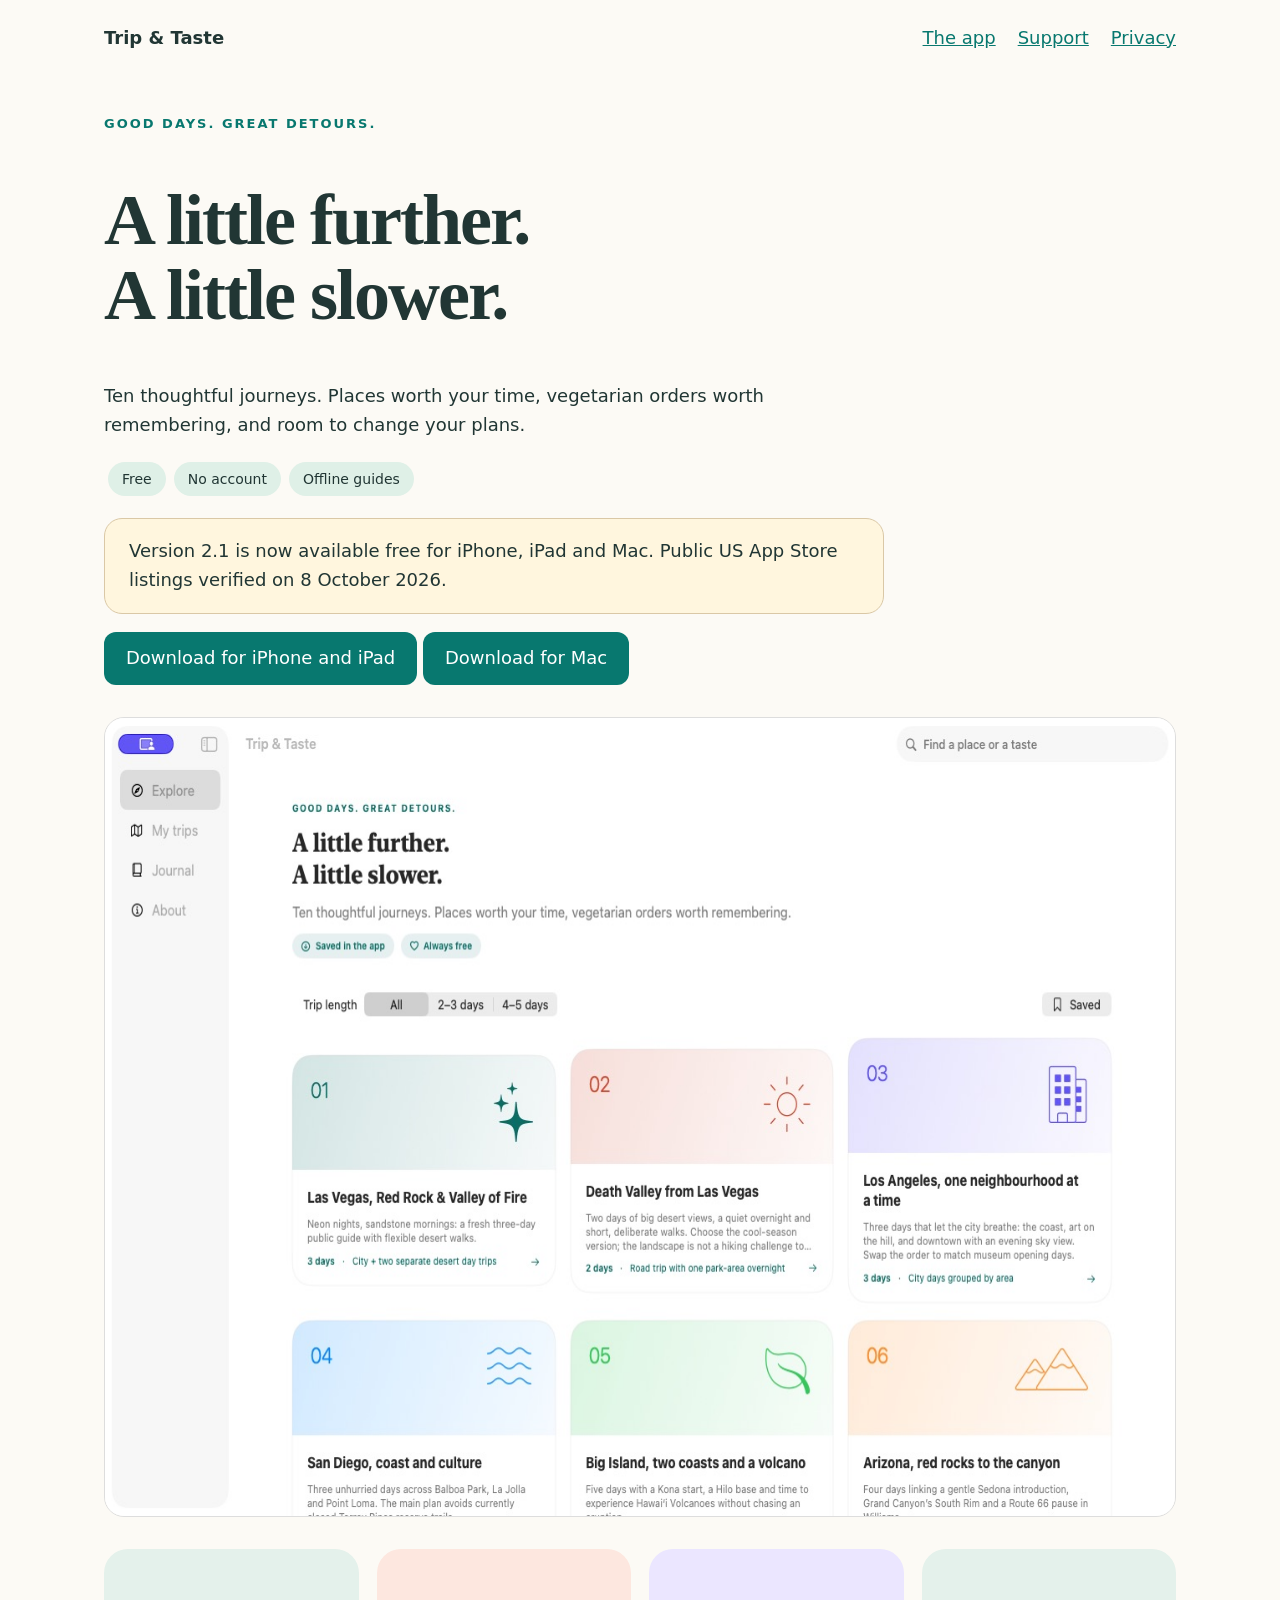
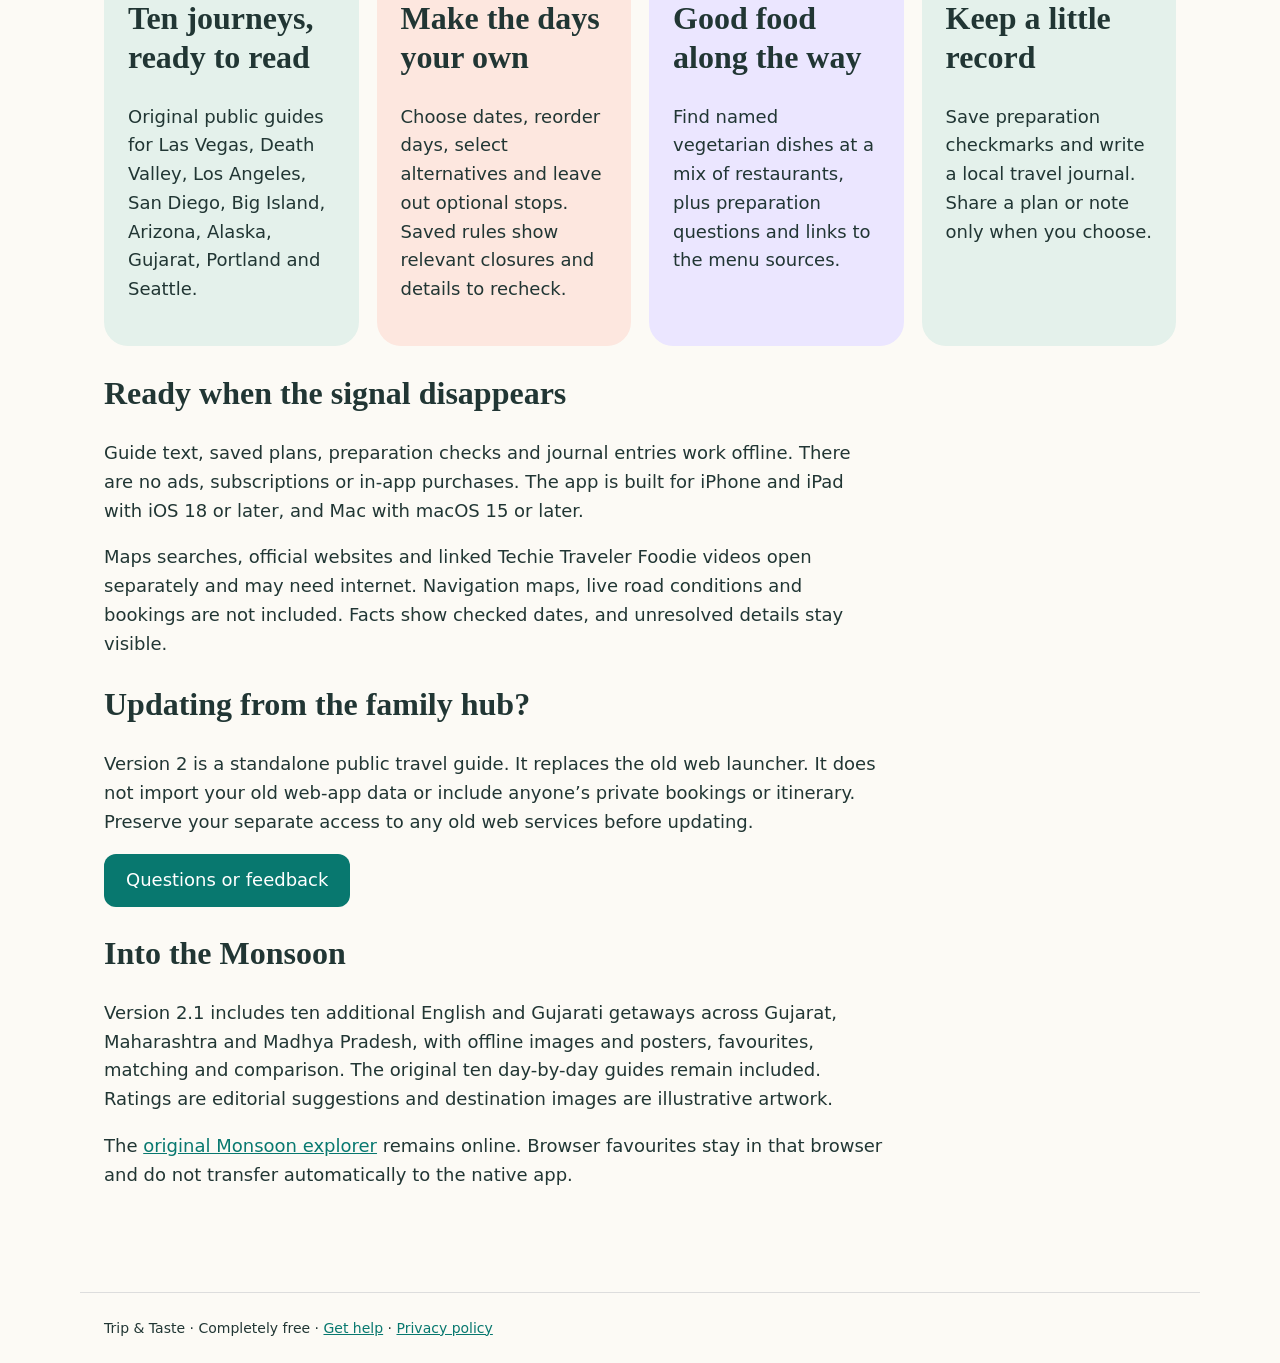
==== commit 353b29e3: "Confirm public 2.1 availability on iOS and Mac" ====
--- a/index.html
+++ b/index.html
@@ -1 +1 @@
-<!doctype html><html lang="en"><head><meta charset="utf-8"><meta name="viewport" content="width=device-width,initial-scale=1"><title>A little further. A little slower. · Trip &amp; Taste</title><meta name="description" content="Free offline travel guides, flexible trip plans and vegetarian recommendations for iPhone, iPad and Mac."><link rel="stylesheet" href="style.css"></head><body><header><a class="brand" href="index.html">Trip &amp; Taste</a><nav aria-label="Main"><a href="index.html">The app</a><a href="support.html">Support</a><a href="privacy.html">Privacy</a></nav></header><main><p class="eyebrow">GOOD DAYS. GREAT DETOURS.</p><h1>A little further.<br>A little slower.</h1><p>Ten thoughtful journeys. Places worth your time, vegetarian orders worth remembering, and room to change your plans.</p><p><span class="pill">Free</span><span class="pill">No account</span><span class="pill">Offline guides</span></p><p class="notice">Version 2.1 is approved for iPhone, iPad and Mac. App Store availability was restored on 8 October 2026. The public listing is still propagating; downloads are not yet verified.</p><p><a class="button" href="https://apps.apple.com/us/app/trip-taste/id6744666016">Check the App Store</a></p><img class="shot" src="explore.jpg" width="1280" height="800" alt="The actual native Mac app showing its colorful destination guide catalog."><div class="grid"><section class="card"><h2>Ten journeys, ready to read</h2><p>Original public guides for Las Vegas, Death Valley, Los Angeles, San Diego, Big Island, Arizona, Alaska, Gujarat, Portland and Seattle.</p></section><section class="card"><h2>Make the days your own</h2><p>Choose dates, reorder days, select alternatives and leave out optional stops. Saved rules show relevant closures and details to recheck.</p></section><section class="card"><h2>Good food along the way</h2><p>Find named vegetarian dishes at a mix of restaurants, plus preparation questions and links to the menu sources.</p></section><section class="card"><h2>Keep a little record</h2><p>Save preparation checkmarks and write a local travel journal. Share a plan or note only when you choose.</p></section></div><h2>Ready when the signal disappears</h2><p>Guide text, saved plans, preparation checks and journal entries work offline. There are no ads, subscriptions or in-app purchases. The app is built for iPhone and iPad with iOS 18 or later, and Mac with macOS 15 or later.</p><p>Maps searches, official websites and linked Techie Traveler Foodie videos open separately and may need internet. Navigation maps, live road conditions and bookings are not included. Facts show checked dates, and unresolved details stay visible.</p><h2>Updating from the family hub?</h2><p>Version 2 is a standalone public travel guide. It replaces the old web launcher. It does not import your old web-app data or include anyone’s private bookings or itinerary. Preserve your separate access to any old web services before updating.</p><a class="button" href="support.html">Questions or feedback</a><section id="monsoon"><h2>Into the Monsoon</h2><p>Version 2.1 includes ten additional English and Gujarati getaways across Gujarat, Maharashtra and Madhya Pradesh, with offline images and posters, favourites, matching and comparison. The original ten day-by-day guides remain included. Ratings are editorial suggestions and destination images are illustrative artwork.</p><p>The <a href="https://into-the-monsoon.parastarwars2022.chatgpt.site">original Monsoon explorer</a> remains online. Browser favourites stay in that browser and do not transfer automatically to the native app.</p></section></main><footer>Trip &amp; Taste · Completely free · <a href="support.html">Get help</a> · <a href="privacy.html">Privacy policy</a></footer></body></html>+<!doctype html><html lang="en"><head><meta charset="utf-8"><meta name="viewport" content="width=device-width,initial-scale=1"><title>A little further. A little slower. · Trip &amp; Taste</title><meta name="description" content="Free offline travel guides, flexible trip plans and vegetarian recommendations for iPhone, iPad and Mac."><link rel="stylesheet" href="style.css"></head><body><header><a class="brand" href="index.html">Trip &amp; Taste</a><nav aria-label="Main"><a href="index.html">The app</a><a href="support.html">Support</a><a href="privacy.html">Privacy</a></nav></header><main><p class="eyebrow">GOOD DAYS. GREAT DETOURS.</p><h1>A little further.<br>A little slower.</h1><p>Ten thoughtful journeys. Places worth your time, vegetarian orders worth remembering, and room to change your plans.</p><p><span class="pill">Free</span><span class="pill">No account</span><span class="pill">Offline guides</span></p><p class="notice">Version 2.1 is now available free for iPhone, iPad and Mac. Public US App Store listings verified on 8 October 2026.</p><p><a class="button" href="https://apps.apple.com/us/app/trip-taste/id6744666016">Download for iPhone and iPad</a> <a class="button" href="https://apps.apple.com/us/app/trip-taste/id6744666016?platform=mac">Download for Mac</a></p><img class="shot" src="explore.jpg" width="1280" height="800" alt="The actual native Mac app showing its colorful destination guide catalog."><div class="grid"><section class="card"><h2>Ten journeys, ready to read</h2><p>Original public guides for Las Vegas, Death Valley, Los Angeles, San Diego, Big Island, Arizona, Alaska, Gujarat, Portland and Seattle.</p></section><section class="card"><h2>Make the days your own</h2><p>Choose dates, reorder days, select alternatives and leave out optional stops. Saved rules show relevant closures and details to recheck.</p></section><section class="card"><h2>Good food along the way</h2><p>Find named vegetarian dishes at a mix of restaurants, plus preparation questions and links to the menu sources.</p></section><section class="card"><h2>Keep a little record</h2><p>Save preparation checkmarks and write a local travel journal. Share a plan or note only when you choose.</p></section></div><h2>Ready when the signal disappears</h2><p>Guide text, saved plans, preparation checks and journal entries work offline. There are no ads, subscriptions or in-app purchases. The app is built for iPhone and iPad with iOS 18 or later, and Mac with macOS 15 or later.</p><p>Maps searches, official websites and linked Techie Traveler Foodie videos open separately and may need internet. Navigation maps, live road conditions and bookings are not included. Facts show checked dates, and unresolved details stay visible.</p><h2>Updating from the family hub?</h2><p>Version 2 is a standalone public travel guide. It replaces the old web launcher. It does not import your old web-app data or include anyone’s private bookings or itinerary. Preserve your separate access to any old web services before updating.</p><a class="button" href="support.html">Questions or feedback</a><section id="monsoon"><h2>Into the Monsoon</h2><p>Version 2.1 includes ten additional English and Gujarati getaways across Gujarat, Maharashtra and Madhya Pradesh, with offline images and posters, favourites, matching and comparison. The original ten day-by-day guides remain included. Ratings are editorial suggestions and destination images are illustrative artwork.</p><p>The <a href="https://into-the-monsoon.parastarwars2022.chatgpt.site">original Monsoon explorer</a> remains online. Browser favourites stay in that browser and do not transfer automatically to the native app.</p></section></main><footer>Trip &amp; Taste · Completely free · <a href="support.html">Get help</a> · <a href="privacy.html">Privacy policy</a></footer></body></html>
